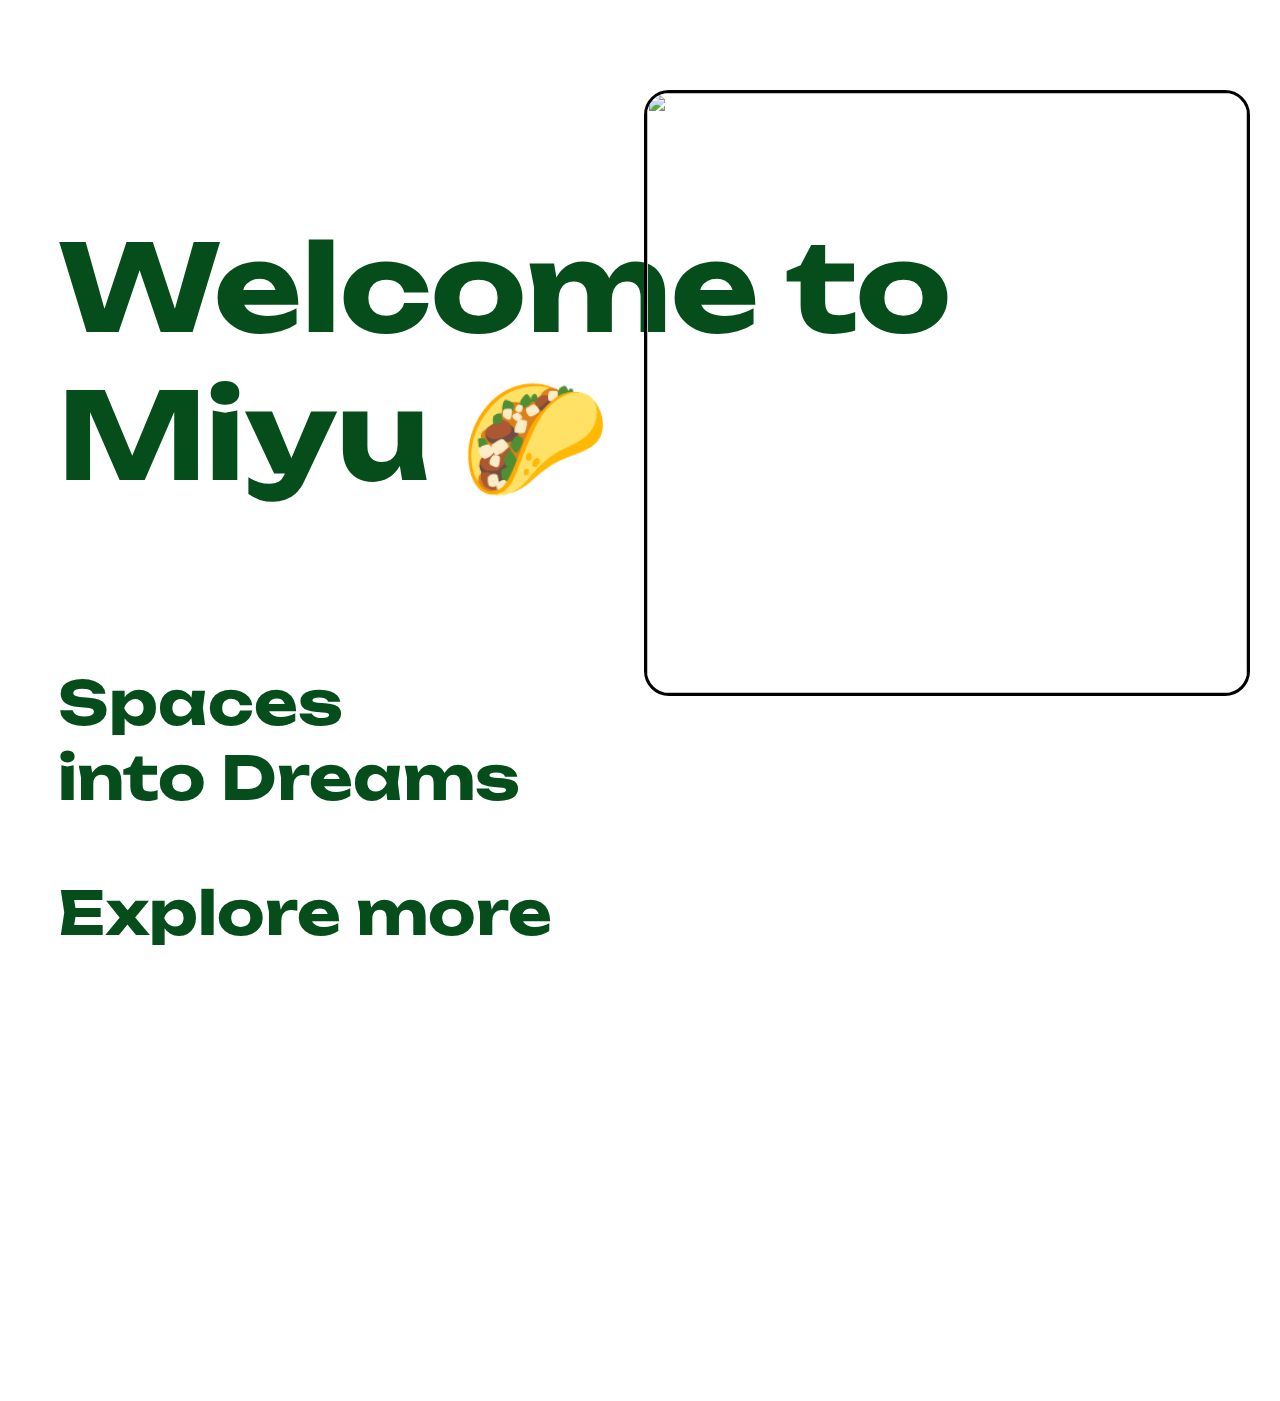
==== index.html @ 9c5d6515 "Rename index1.html to index.html" ====
<!DOCTYPE html>
<html>
<head>
    <link rel="stylesheet" href="https://cdn.jsdelivr.net/gh/jgthms/minireset.css@master/minireset.min.css"> 
    <link rel="stylesheet" href="style1.css">
    
    <link rel="preconnect" href="https://fonts.googleapis.com">
    
    <link rel="preconnect" href="https://fonts.gstatic.com" crossorigin>
    <link href="https://fonts.googleapis.com/css2?family=Lato:wght@900&family=Unbounded:wght@200&display=swap" rel="stylesheet">
    </head>
<body>
    <div class="hero_section">
        <h1>Welcome to Miyu 🌮</h1>
    </br>Spaces
    </br> into Dreams
    
    
    <p> Explore more
    <svg xmlns="http://www.w3.org/2000/svg" height="1em" viewBox="0 0 448 512"><!--! Font Awesome Free 6.4.2 by @fontawesome - https://fontawesome.com License - https://fontawesome.com/license (Commercial License) Copyright 2023 Fonticons, Inc. -->
        <path d="M438.6 278.6c12.5-12.5 12.5-32.8 0-45.3l-160-160c-12.5-12.5-32.8-12.5-45.3 0s-12.5 32.8 0 45.3L338.8 224 32 224c-17.7 0-32 14.3-32 32s14.3 32 32 32l306.7 0L233.4 393.4c-12.5 12.5-12.5 32.8 0 45.3s32.8 12.5 45.3 0l160-160z"/></svg>
    </p>
   
    </div>
    
    <img src="https://inspirationdesignbooks.com/blog/wp-content/uploads/2020/03/Get-the-Look-80s-Interior-Design-6.jpg"
    width="1000" height="600"
    >

     <ul class="ourservices">
        <li>Our Services:</li>
        <li>Why Choose Us?</li>
        <li>Contact</li>
    
    </ul>
   
    





</body>
</html>
---- style1.css ----
body
{
    background: url(https://99designs-blog.imgix.net/blog/wp-content/uploads/2018/12/Gradient_builder_2.jpg?auto=format&q=60&w=1815&h=1200&fit=crop&crop=faces);
    font-family: Lato, "Arial", Helvetica,sans-serif;
    font-family: 'Unbounded', cursive;
   
    padding:50px;

} 
.hero_section
{
    font-weight: bolder;
    display: inline;
    /* position: absolute; */
    color: rgb(5, 77, 27);
    font-size: 60px;
    padding:100px;
   
    
   
}


img
{
    display: inline;
    position: absolute;
    right: 0px;
    top: 60px;
    width: 600px;
    margin: 30px;
    border: 3px solid #010200;
    border-radius: 25px;
  
}


.ourservices
{
    float: left;
    
   
}


.ourservices li
 {
    
    font-style: italic;
    font-weight: bolder;
    color: rgb(255, 255, 255);
    display: inline-block; top: 10px;
    font-weight:400;
    font-size: 18px;
    padding: 60px 150px;
    text-align: center;
  
  }
path
{
    
      fill: rgb(255, 255, 255);
  }

path:hover
{
    
    fill: #fffb00;
}

.ourservices li:hover
{
    color: rgb(90, 129, 105);
    font-style:normal
}
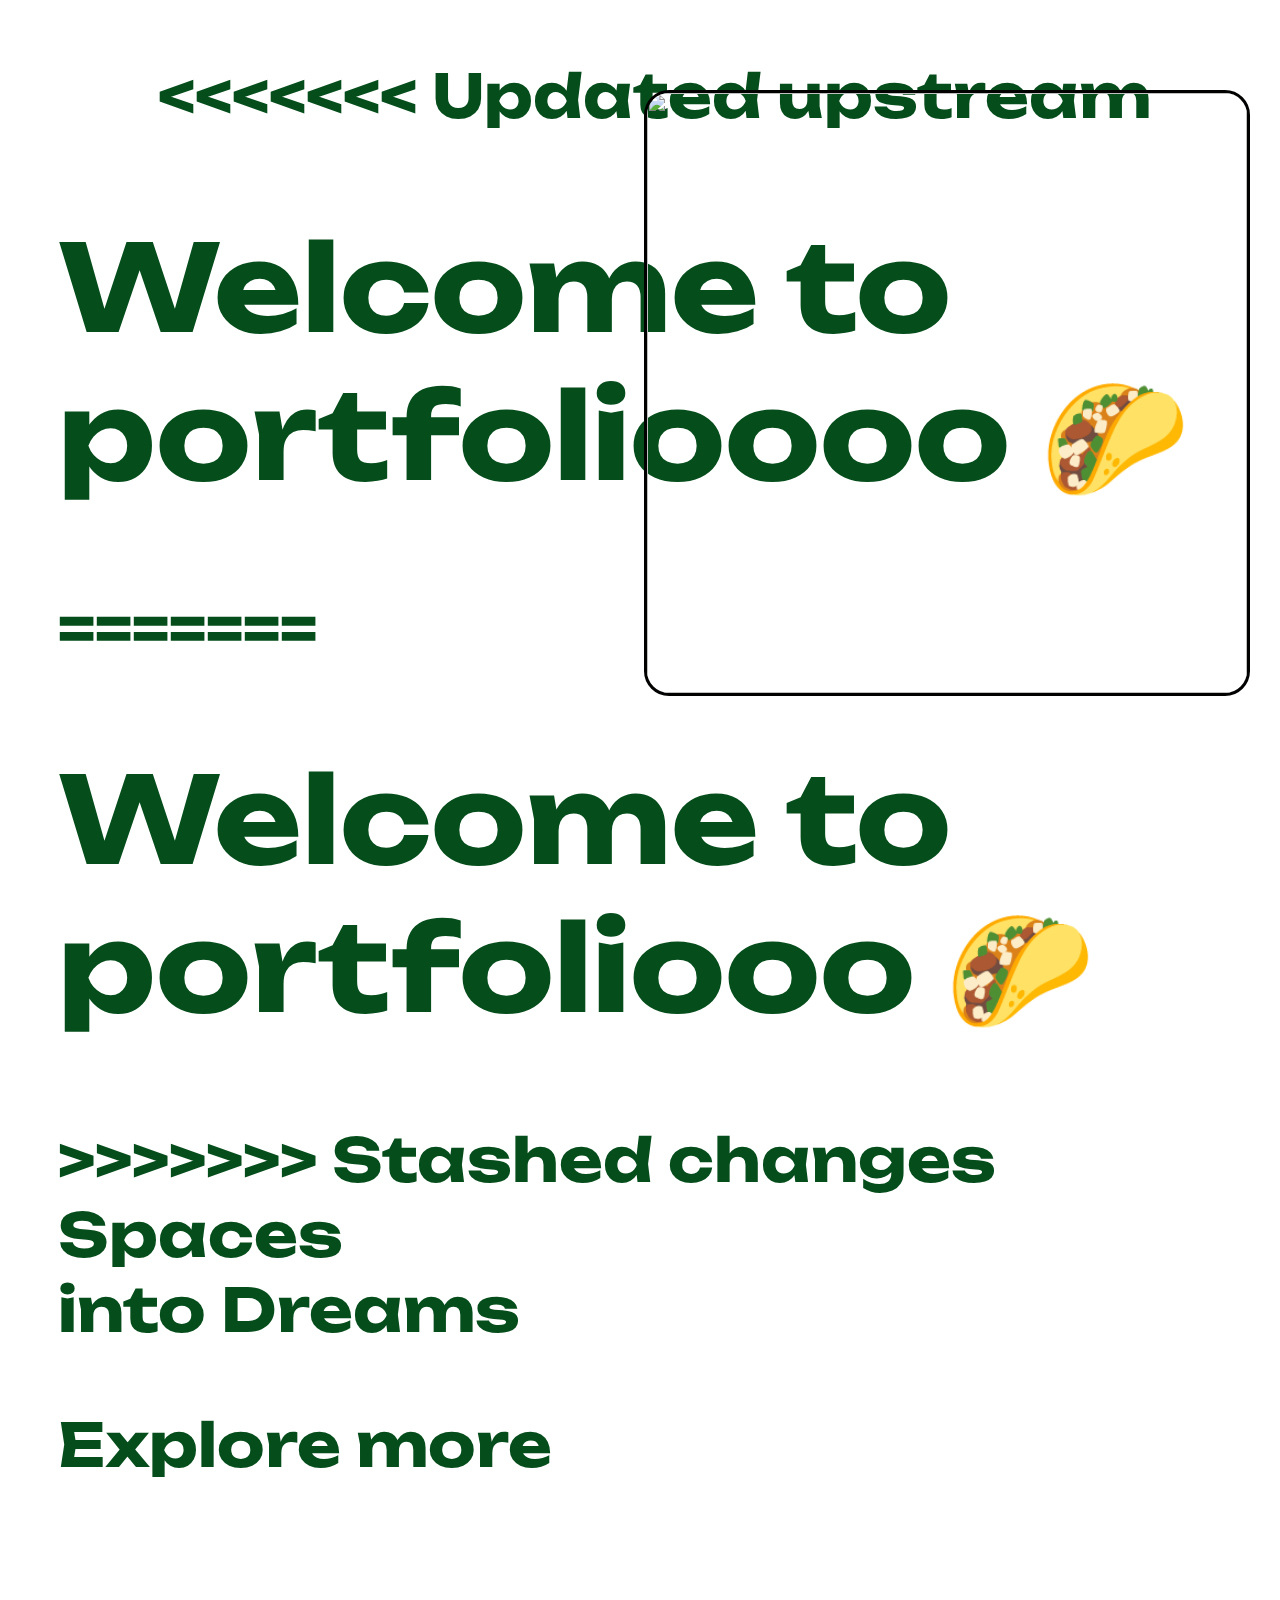
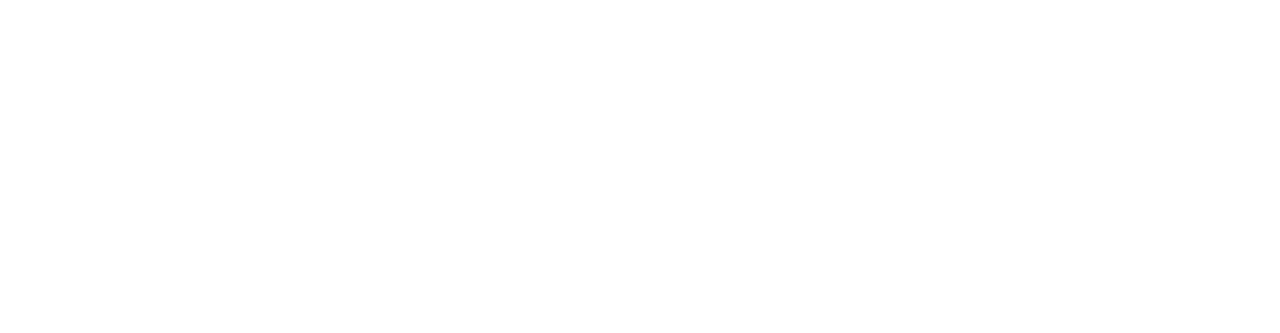
==== commit 350768aa: "Update index.html" ====
--- a/index.html
+++ b/index.html
@@ -11,7 +11,11 @@
     </head>
 <body>
     <div class="hero_section">
-        <h1>Welcome to Miyu 🌮</h1>
+<<<<<<< Updated upstream
+        <h1>Welcome to portfolioooo 🌮</h1>
+=======
+        <h1>Welcome to portfoliooo 🌮</h1>
+>>>>>>> Stashed changes
     </br>Spaces
     </br> into Dreams
     
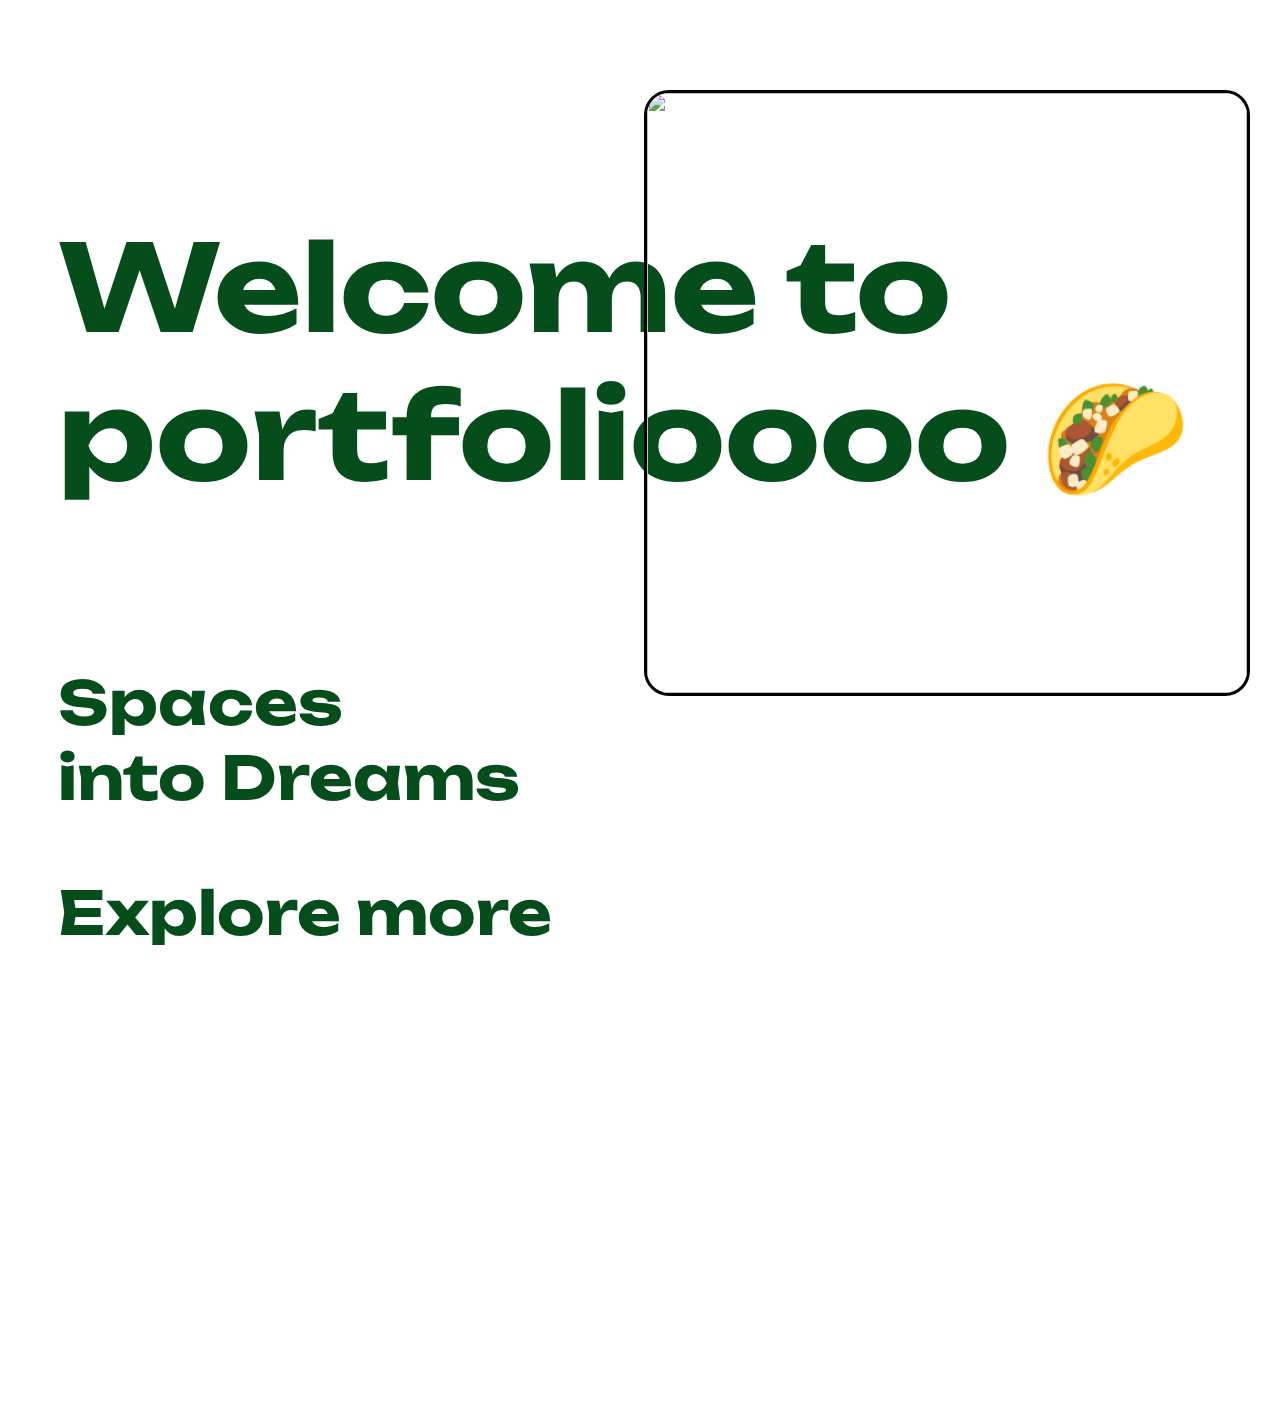
==== commit ce83fd27: "Update index.html" ====
--- a/index.html
+++ b/index.html
@@ -11,11 +11,9 @@
     </head>
 <body>
     <div class="hero_section">
-<<<<<<< Updated upstream
+
         <h1>Welcome to portfolioooo 🌮</h1>
-=======
-        <h1>Welcome to portfoliooo 🌮</h1>
->>>>>>> Stashed changes
+
     </br>Spaces
     </br> into Dreams
     
